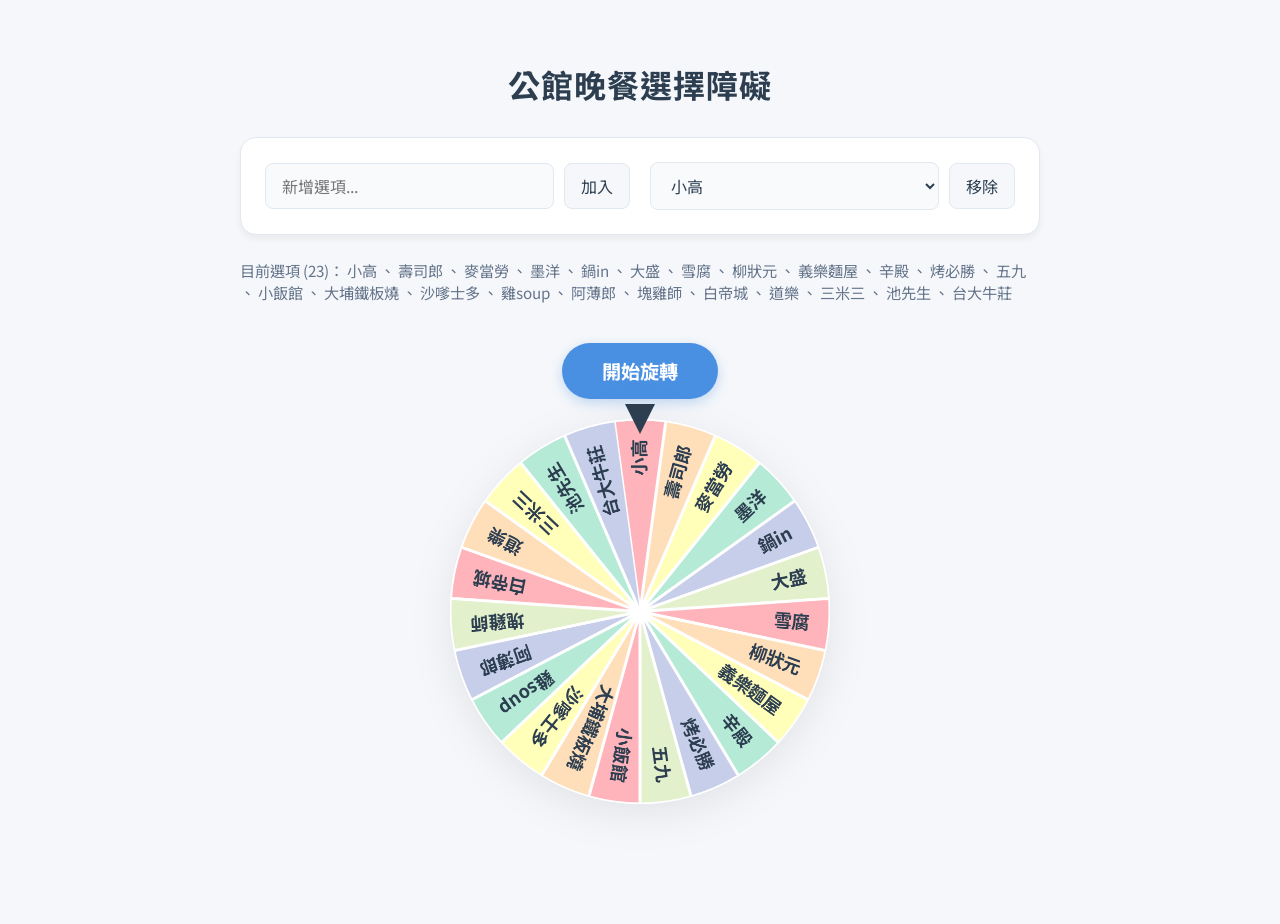
==== src/index.html @ 28f448c0 "Fix responsive controls and wheel layout on mobile" ====
<!doctype html>
<html lang="zh-TW">
  <head>
    <meta charset="UTF-8" />
    <meta name="viewport" content="width=device-width, initial-scale=1.0" />
    <title>公館晚餐到底要吃什麼!!!!!!</title>
    <!-- 引入思源黑體 -->
    <link
      href="https://fonts.googleapis.com/css2?family=Noto+Sans+TC:wght@400;700&display=swap"
      rel="stylesheet"
    />
    <link rel="stylesheet" href="styles/index.css">
  </head>
  <body>
    <h1>公館晚餐選擇障礙</h1>

    <div class="control-panel">
      <div class="control-group">
        <input type="text" id="newOptionInput" placeholder="新增選項..." />
        <button class="action-btn" onclick="addOption()">加入</button>
      </div>
      <div class="control-group">
        <select id="removeOptionSelect"></select>
        <button class="action-btn" onclick="removeOption()">移除</button>
      </div>
    </div>

    <div class="data-display" id="dataDisplay"></div>

    <button class="spin-btn" onclick="executeSpin()">開始旋轉</button>

    <div id="wheel-container">
      <div id="pointer"></div>
      <canvas
        id="wheelCanvas"
        width="760"
        height="760"
      ></canvas>
    </div>

    <div id="resultText"></div>

    <script type="module" src="js/index.js"></script>
  </body>
</html>
---- src/styles/index.css ----
:root {
            --bg-color: #F5F7FA;
            --text-color: #2C3E50;
            --card-bg: #FFFFFF;
            --primary-color: #4A90E2;
            --primary-hover: #357ABD;
            --border-color: #E2E8F0;
        }

        *, *::before, *::after {
            box-sizing: border-box;
        }

        body {
            background-color: var(--bg-color);
            color: var(--text-color);
            font-family: 'Noto Sans TC', sans-serif;
            display: flex;
            flex-direction: column;
            align-items: center;
            margin: 0;
            padding: 40px 20px;
            min-height: 100vh;
        }

        h1 {
            font-weight: 700; font-size: 2rem; margin-bottom: 30px; letter-spacing: 1px;
        }

        .control-panel {
            background: var(--card-bg); padding: 24px; border-radius: 16px;
            box-shadow: 0 4px 6px rgba(0, 0, 0, 0.05); display: grid; gap: 20px;
            width: 100%; max-width: 800px;
            grid-template-columns: repeat(2, minmax(0, 1fr));
            margin-bottom: 24px;
            border: 1px solid var(--border-color);
        }

        .control-group { display: flex; align-items: center; gap: 10px; min-width: 0; }

        input, select {
            flex: 1 1 0; width: 100%; min-width: 0; min-height: 44px;
            background-color: #F8FAFC; color: var(--text-color);
            border: 1px solid var(--border-color); border-radius: 8px;
            font-family: 'Noto Sans TC', sans-serif; font-size: 1rem;
            padding: 10px 16px; outline: none;
        }

        button.action-btn {
            flex: 0 0 auto; min-height: 44px; white-space: nowrap;
            background-color: var(--bg-color); color: var(--text-color);
            border: 1px solid var(--border-color); border-radius: 8px;
            font-family: 'Noto Sans TC', sans-serif; font-size: 1rem;
            padding: 10px 16px; cursor: pointer;
        }
        button.action-btn:hover { background-color: #E2E8F0; }

        .data-display {
            color: #64748B; margin-bottom: 30px; font-size: 0.95rem;
            width: 100%; max-width: 800px; overflow-wrap: anywhere;
        }

        #wheel-container {
            position: relative; width: min(380px, 100%); aspect-ratio: 1; margin-top: 20px;
            filter: drop-shadow(0 10px 20px rgba(0,0,0,0.08));
        }

        #wheelCanvas {
            width: 100%; height: 100%; border-radius: 50%;
            transition: transform 4s cubic-bezier(0.2, 0.8, 0.2, 1);
            background-color: var(--card-bg);
        }

        #pointer {
            position: absolute; top: -15px; left: 50%; transform: translateX(-50%);
            width: 0; height: 0;
            border-left: 15px solid transparent; border-right: 15px solid transparent;
            border-top: 30px solid var(--text-color); z-index: 10;
        }

        button.spin-btn {
            padding: 14px 40px; font-size: 1.2rem; font-weight: 700;
            background-color: var(--primary-color); color: #fff; border: none;
            border-radius: 50px; cursor: pointer; margin-top: 10px;
            font-family: 'Noto Sans TC', sans-serif; box-shadow: 0 4px 12px rgba(74, 144, 226, 0.3);
        }
        button.spin-btn:hover { background-color: var(--primary-hover); }

        #resultText {
            margin-top: 40px; font-size: 1.5rem; font-weight: 700;
            color: var(--text-color); text-align: center; min-height: 40px;
        }

        @media (max-width: 760px) {
            .control-panel {
                grid-template-columns: minmax(0, 1fr);
                gap: 16px;
                padding: 20px;
            }
        }

        @media (max-width: 400px) {
            body { padding: 24px 12px; }
            h1 { font-size: 1.5rem; text-align: center; }
            .control-panel { padding: 16px; }
            .control-group { gap: 8px; }
            input, select { padding: 10px 12px; }
            button.action-btn { padding: 10px 12px; }
        }
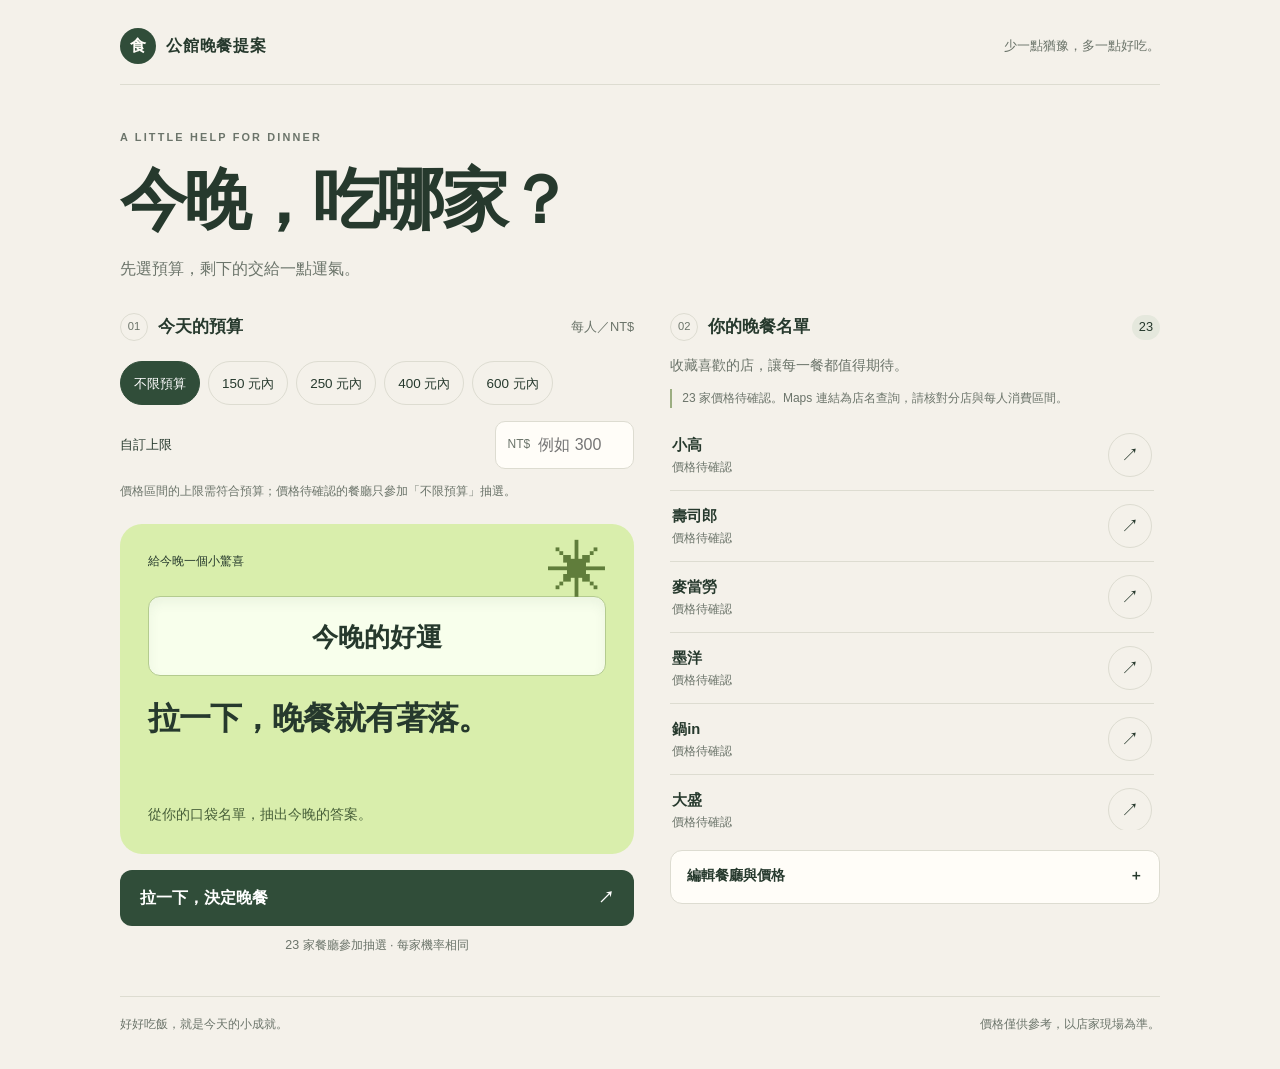
==== commit e7bc9984: "Add slot-style dinner picker and per-person budget filtering" ====
--- a/src/index.html
+++ b/src/index.html
@@ -3,43 +3,76 @@
   <head>
     <meta charset="UTF-8" />
     <meta name="viewport" content="width=device-width, initial-scale=1.0" />
-    <title>公館晚餐到底要吃什麼!!!!!!</title>
-    <!-- 引入思源黑體 -->
-    <link
-      href="https://fonts.googleapis.com/css2?family=Noto+Sans+TC:wght@400;700&display=swap"
-      rel="stylesheet"
-    />
-    <link rel="stylesheet" href="styles/index.css">
+    <meta name="theme-color" content="#f4f1ea" />
+    <title>今晚吃哪家｜公館晚餐拉霸</title>
+    <link rel="stylesheet" href="styles/index.css" />
   </head>
   <body>
-    <h1>公館晚餐選擇障礙</h1>
-
-    <div class="control-panel">
-      <div class="control-group">
-        <input type="text" id="newOptionInput" placeholder="新增選項..." />
-        <button class="action-btn" onclick="addOption()">加入</button>
+    <main class="app-shell">
+      <header class="page-header">
+        <a class="brand" href="./" aria-label="今晚吃哪家首頁"><span class="brand-mark" aria-hidden="true">食</span> 公館晚餐提案</a>
+        <span class="header-note">少一點猶豫，多一點好吃。</span>
+      </header>
+      <section class="intro">
+        <p class="eyebrow">A LITTLE HELP FOR DINNER</p>
+        <h1>今晚，<br class="mobile-break" />吃哪家？</h1>
+        <p>先選預算，剩下的交給一點運氣。</p>
+      </section>
+      <div class="main-grid">
+        <section class="picker-panel" aria-labelledby="budgetTitle">
+          <div class="section-heading"><span class="step">01</span><h2 id="budgetTitle">今天的預算</h2><span class="muted">每人／NT$</span></div>
+          <div class="budget-options" role="group" aria-label="每人預算上限">
+            <button type="button" class="budget-chip active" data-budget="" aria-pressed="true">不限預算</button>
+            <button type="button" class="budget-chip" data-budget="150" aria-pressed="false">150 元內</button>
+            <button type="button" class="budget-chip" data-budget="250" aria-pressed="false">250 元內</button>
+            <button type="button" class="budget-chip" data-budget="400" aria-pressed="false">400 元內</button>
+            <button type="button" class="budget-chip" data-budget="600" aria-pressed="false">600 元內</button>
+          </div>
+          <label class="custom-budget" for="budgetInput">自訂上限 <span class="amount-input"><span>NT$</span><input id="budgetInput" type="number" min="1" max="100000" step="1" placeholder="例如 300" inputmode="numeric" /></span></label>
+          <p class="filter-note">價格區間的上限需符合預算；價格待確認的餐廳只參加「不限預算」抽選。</p>
+          <div class="result-card" id="resultCard">
+            <span class="result-symbol" aria-hidden="true">✳</span>
+            <p class="result-kicker" id="resultKicker">給今晚一個小驚喜</p>
+            <div class="slot-window" aria-hidden="true"><div id="slotTrack" class="slot-track"><div class="slot-item">今晚的好運</div></div></div>
+            <h2 id="resultName">拉一下，晚餐就有著落。</h2>
+            <p id="resultPrice">從你的口袋名單，抽出今晚的答案。</p>
+            <a id="resultMap" class="map-link" target="_blank" rel="noopener noreferrer" hidden>在 Google Maps 找這家 ↗</a>
+          </div>
+          <p id="drawAnnouncement" class="sr-only" aria-live="polite" aria-atomic="true"></p>
+          <button id="drawButton" class="primary-button" type="button"><span>拉一下，決定晚餐</span><span aria-hidden="true">↗</span></button>
+          <p id="candidateCount" class="candidate-count" aria-live="polite"></p>
+        </section>
+        <section class="list-panel" aria-labelledby="listTitle">
+          <div class="section-heading"><span class="step">02</span><h2 id="listTitle">你的晚餐名單</h2><span id="listCount" class="count-badge"></span></div>
+          <p class="list-description">收藏喜歡的店，讓每一餐都值得期待。</p>
+          <p id="priceNotice" class="price-notice"></p>
+          <div id="restaurantList" class="restaurant-list"></div>
+          <details id="manageOptions" class="manage-options">
+            <summary>編輯餐廳與價格 <span aria-hidden="true">＋</span></summary>
+            <div class="manage-content">
+              <p class="editor-note">參考 Google Maps 的每人消費區間填寫；未填價格也可以加入名單。請確認分店，再記錄價格。</p>
+              <form id="addForm">
+                <label for="newOptionInput">餐廳名稱</label>
+                <div class="control-group"><input id="newOptionInput" type="text" maxlength="80" placeholder="加入你的口袋餐廳" required /><button class="action-btn" type="submit">加入</button></div>
+              </form>
+              <form id="priceForm">
+                <label for="removeOptionSelect">選擇餐廳</label>
+                <div class="control-group"><select id="removeOptionSelect"></select><button id="removeButton" class="action-btn" type="button">移除</button></div>
+                <div class="price-fields">
+                  <label for="priceMin">每人最低（NT$）<input id="priceMin" type="number" min="0" max="100000" step="1" inputmode="numeric" placeholder="例如 200" /></label>
+                  <label for="priceMax">每人最高（NT$）<input id="priceMax" type="number" min="0" max="100000" step="1" inputmode="numeric" placeholder="例如 400" /></label>
+                </div>
+                <label for="priceSource">價格來源<select id="priceSource"><option value="personal">自行估算</option><option value="google-maps">已參考 Google Maps</option></select></label>
+                <p class="editor-note">若只有平均金額，最低與最高填相同數字。清空兩欄並儲存可恢復「待確認」。</p>
+                <div class="editor-actions"><a id="editMap" class="map-link" target="_blank" rel="noopener noreferrer">查詢 Google Maps ↗</a><button class="action-btn" type="submit">儲存價格</button></div>
+              </form>
+              <p id="editMessage" class="edit-message" role="status"></p>
+            </div>
+          </details>
+        </section>
       </div>
-      <div class="control-group">
-        <select id="removeOptionSelect"></select>
-        <button class="action-btn" onclick="removeOption()">移除</button>
-      </div>
-    </div>
-
-    <div class="data-display" id="dataDisplay"></div>
-
-    <button class="spin-btn" onclick="executeSpin()">開始旋轉</button>
-
-    <div id="wheel-container">
-      <div id="pointer"></div>
-      <canvas
-        id="wheelCanvas"
-        width="760"
-        height="760"
-      ></canvas>
-    </div>
-
-    <div id="resultText"></div>
-
+      <footer>好好吃飯，就是今天的小成就。<span>價格僅供參考，以店家現場為準。</span></footer>
+    </main>
     <script type="module" src="js/index.js"></script>
   </body>
-</html>+</html>
--- a/src/styles/index.css
+++ b/src/styles/index.css
@@ -1,109 +1,108 @@
 :root {
-            --bg-color: #F5F7FA;
-            --text-color: #2C3E50;
-            --card-bg: #FFFFFF;
-            --primary-color: #4A90E2;
-            --primary-hover: #357ABD;
-            --border-color: #E2E8F0;
-        }
+  --page: #f4f1ea;
+  --paper: #fffdf8;
+  --ink: #26392d;
+  --muted: #6b746a;
+  --line: #dddcd1;
+  --accent: #d9eeac;
+  --green: #304d39;
+}
+* { box-sizing: border-box; }
+body { margin: 0; background: var(--page); color: var(--ink); font-family: -apple-system, BlinkMacSystemFont, "Segoe UI", "Noto Sans TC", sans-serif; line-height: 1.6; }
+button, input, select { font: inherit; }
+button, a, summary, input, select { -webkit-tap-highlight-color: transparent; }
+button, summary { cursor: pointer; }
+button { color: inherit; }
+button:disabled { cursor: default; opacity: .55; }
+a { color: inherit; }
+:focus-visible { outline: 3px solid #6c8c39; outline-offset: 4px; }
+[hidden] { display: none !important; }
+.app-shell { width: min(1120px, 100%); margin: auto; padding: 28px 40px; }
+.page-header, .brand, .section-heading, .editor-actions { display: flex; align-items: center; }
+.page-header { justify-content: space-between; gap: 16px; padding-bottom: 20px; border-bottom: 1px solid var(--line); }
+.brand { gap: 10px; font-weight: 650; text-decoration: none; letter-spacing: .05em; }
+.brand-mark { width: 36px; height: 36px; background: var(--green); color: var(--paper); display: grid; place-items: center; border-radius: 50%; }
+.header-note, .muted { color: var(--muted); font-size: .8rem; }
+.intro { padding: 44px 0 32px; }
+.eyebrow { font-size: .68rem; letter-spacing: .2em; font-weight: 650; margin: 0 0 14px; color: var(--muted); }
+h1 { font-size: clamp(2.5rem, 6vw, 4.2rem); line-height: 1.18; letter-spacing: -.04em; margin: 0; }
+.intro > p:last-child { margin: 16px 0 0; color: var(--muted); }
+.mobile-break { display: none; }
+.main-grid { display: grid; grid-template-columns: minmax(0, 1.05fr) minmax(0, 1fr); gap: 36px; align-items: start; }
+.picker-panel, .list-panel { min-width: 0; }
+.section-heading { gap: 10px; margin-bottom: 20px; }
+.section-heading h2 { font-size: 1.05rem; margin: 0; }
+.section-heading > :last-child { margin-left: auto; }
+.step { color: var(--muted); font-size: .7rem; border: 1px solid var(--line); border-radius: 50%; width: 28px; height: 28px; display: grid; place-items: center; }
+.budget-options { display: flex; flex-wrap: wrap; gap: 8px; }
+.budget-chip { border: 1px solid var(--line); border-radius: 24px; background: transparent; padding: 9px 13px; min-height: 44px; font-size: .84rem; transition: background .15s; }
+.budget-chip.active { background: var(--green); border-color: var(--green); color: white; }
+.budget-chip:hover:not(.active) { background: #e8e9de; }
+.custom-budget { display: flex; align-items: center; justify-content: space-between; gap: 16px; margin-top: 16px; font-size: .83rem; }
+.amount-input { display: flex; align-items: center; gap: 8px; max-width: 200px; min-width: 0; background: var(--paper); border: 1px solid var(--line); border-radius: 10px; padding: 0 12px; }
+.amount-input > span { color: var(--muted); font-size: .75rem; }
+.amount-input input { width: 100%; min-width: 0; border: 0; background: transparent; padding: 10px 0; }
+.filter-note, .editor-note { color: var(--muted); font-size: .76rem; line-height: 1.7; }
+.filter-note { margin: 12px 0 22px; }
+.result-card { background: var(--accent); border-radius: 22px; padding: 28px; min-height: 330px; display: flex; flex-direction: column; align-items: flex-start; position: relative; overflow-wrap: anywhere; }
+.result-symbol { position: absolute; right: 25px; top: 18px; font-size: 3.8rem; line-height: 1; color: #607d3b; }
+.result-kicker { font-size: .78rem; margin: 0 0 24px; padding-right: 50px; }
+.result-card h2 { font-size: clamp(1.4rem, 3vw, 2rem); line-height: 1.4; letter-spacing: -.03em; margin: 0 0 16px; max-width: 100%; }
+.result-card > p:last-of-type { margin: auto 0 0; font-size: .85rem; color: #475f39; }
+.map-link { font-size: .8rem; text-underline-offset: 4px; display: inline-flex; align-items: center; min-height: 44px; }
+.result-card .map-link { margin-top: 8px; }
+.result-card.drawing .result-symbol { animation: rotate 1.4s linear infinite; }
+@keyframes rotate { to { transform: rotate(360deg); } }
+.primary-button { margin-top: 16px; width: 100%; border: 0; border-radius: 12px; background: var(--green); color: white; min-height: 56px; padding: 14px 20px; display: flex; justify-content: space-between; align-items: center; font-weight: 600; }
+.primary-button:hover:enabled { background: #243e2c; }
+.candidate-count { text-align: center; font-size: .78rem; color: var(--muted); margin: 10px 0 0; }
+.count-badge { font-size: .8rem; background: #e5e8dd; min-width: 28px; border-radius: 20px; text-align: center; padding: 2px 7px; }
+.list-description { margin: -6px 0 12px; color: var(--muted); font-size: .85rem; }
+.price-notice { font-size: .75rem; border-left: 2px solid #9cae82; padding-left: 10px; color: var(--muted); }
+.restaurant-list { max-height: 410px; overflow-y: auto; padding-right: 6px; scrollbar-width: thin; scrollbar-color: #b4bba6 transparent; }
+.restaurant-row { display: flex; align-items: center; justify-content: space-between; gap: 12px; border-bottom: 1px solid var(--line); padding: 13px 2px; min-height: 70px; }
+.restaurant-info { min-width: 0; }
+.restaurant-name { font-size: .92rem; font-weight: 600; overflow-wrap: anywhere; }
+.restaurant-price { font-size: .74rem; color: var(--muted); }
+.restaurant-row.excluded { opacity: .55; }
+.restaurant-row.selected { background: #e5edd8; border-radius: 8px; padding-left: 10px; padding-right: 10px; }
+.restaurant-map { text-decoration: none; font-size: 1.1rem; width: 44px; height: 44px; flex-shrink: 0; display: grid; place-items: center; border: 1px solid var(--line); border-radius: 50%; }
+.empty-list { color: var(--muted); padding: 24px 0; }
+.manage-options { margin-top: 20px; border: 1px solid var(--line); background: var(--paper); border-radius: 12px; }
+.manage-options summary { min-height: 52px; padding: 14px 16px; display: flex; justify-content: space-between; font-size: .85rem; font-weight: 600; list-style: none; }
+.manage-options summary::-webkit-details-marker { display: none; }
+.manage-content { padding: 0 16px 16px; }
+.manage-content form + form { border-top: 1px solid var(--line); padding-top: 16px; margin-top: 18px; }
+label { display: block; font-size: .8rem; }
+.control-group { display: flex; align-items: center; gap: 8px; margin: 6px 0 12px; min-width: 0; }
+input, select { width: 100%; min-width: 0; min-height: 44px; border: 1px solid var(--line); border-radius: 8px; background: white; color: var(--ink); padding: 9px 10px; font-size: 1rem; }
+.control-group input, .control-group select { flex: 1 1 0; }
+.action-btn { min-height: 44px; padding: 9px 14px; border: 1px solid var(--line); border-radius: 8px; background: #edf0e5; white-space: nowrap; flex-shrink: 0; font-size: .85rem; }
+.action-btn:hover:enabled { background: #dfe6d5; }
+.price-fields { display: grid; grid-template-columns: repeat(2, minmax(0, 1fr)); gap: 10px; margin: 12px 0; }
+.price-fields input, #priceSource { margin-top: 6px; }
+.editor-actions { justify-content: space-between; gap: 10px; }
+.edit-message { font-size: .8rem; color: var(--green); margin: 10px 0 0; }
+footer { margin-top: 40px; padding: 18px 0 8px; border-top: 1px solid var(--line); color: var(--muted); font-size: .72rem; display: flex; flex-wrap: wrap; justify-content: space-between; gap: 8px; }
+.sr-only { position: absolute; width: 1px; height: 1px; padding: 0; margin: -1px; overflow: hidden; clip-path: inset(50%); white-space: nowrap; border: 0; }
+@media (max-width: 760px) {
+  .app-shell { padding: 20px; }
+  .header-note { display: none; }
+  .intro { padding: 32px 0 28px; }
+  .main-grid { grid-template-columns: minmax(0, 1fr); gap: 32px; }
+  .result-card { min-height: 310px; }
+  .restaurant-list { max-height: 340px; }
+}
+@media (max-width: 360px) {
+  .app-shell { padding: 16px; }
+  .budget-chip { padding: 9px 11px; }
+  .result-card { padding: 24px; }
+  .amount-input { max-width: 170px; }
+}
+@media (prefers-reduced-motion: reduce) {
+  *, *::before, *::after { animation: none !important; transition: none !important; }
+}
 
-        *, *::before, *::after {
-            box-sizing: border-box;
-        }
-
-        body {
-            background-color: var(--bg-color);
-            color: var(--text-color);
-            font-family: 'Noto Sans TC', sans-serif;
-            display: flex;
-            flex-direction: column;
-            align-items: center;
-            margin: 0;
-            padding: 40px 20px;
-            min-height: 100vh;
-        }
-
-        h1 {
-            font-weight: 700; font-size: 2rem; margin-bottom: 30px; letter-spacing: 1px;
-        }
-
-        .control-panel {
-            background: var(--card-bg); padding: 24px; border-radius: 16px;
-            box-shadow: 0 4px 6px rgba(0, 0, 0, 0.05); display: grid; gap: 20px;
-            width: 100%; max-width: 800px;
-            grid-template-columns: repeat(2, minmax(0, 1fr));
-            margin-bottom: 24px;
-            border: 1px solid var(--border-color);
-        }
-
-        .control-group { display: flex; align-items: center; gap: 10px; min-width: 0; }
-
-        input, select {
-            flex: 1 1 0; width: 100%; min-width: 0; min-height: 44px;
-            background-color: #F8FAFC; color: var(--text-color);
-            border: 1px solid var(--border-color); border-radius: 8px;
-            font-family: 'Noto Sans TC', sans-serif; font-size: 1rem;
-            padding: 10px 16px; outline: none;
-        }
-
-        button.action-btn {
-            flex: 0 0 auto; min-height: 44px; white-space: nowrap;
-            background-color: var(--bg-color); color: var(--text-color);
-            border: 1px solid var(--border-color); border-radius: 8px;
-            font-family: 'Noto Sans TC', sans-serif; font-size: 1rem;
-            padding: 10px 16px; cursor: pointer;
-        }
-        button.action-btn:hover { background-color: #E2E8F0; }
-
-        .data-display {
-            color: #64748B; margin-bottom: 30px; font-size: 0.95rem;
-            width: 100%; max-width: 800px; overflow-wrap: anywhere;
-        }
-
-        #wheel-container {
-            position: relative; width: min(380px, 100%); aspect-ratio: 1; margin-top: 20px;
-            filter: drop-shadow(0 10px 20px rgba(0,0,0,0.08));
-        }
-
-        #wheelCanvas {
-            width: 100%; height: 100%; border-radius: 50%;
-            transition: transform 4s cubic-bezier(0.2, 0.8, 0.2, 1);
-            background-color: var(--card-bg);
-        }
-
-        #pointer {
-            position: absolute; top: -15px; left: 50%; transform: translateX(-50%);
-            width: 0; height: 0;
-            border-left: 15px solid transparent; border-right: 15px solid transparent;
-            border-top: 30px solid var(--text-color); z-index: 10;
-        }
-
-        button.spin-btn {
-            padding: 14px 40px; font-size: 1.2rem; font-weight: 700;
-            background-color: var(--primary-color); color: #fff; border: none;
-            border-radius: 50px; cursor: pointer; margin-top: 10px;
-            font-family: 'Noto Sans TC', sans-serif; box-shadow: 0 4px 12px rgba(74, 144, 226, 0.3);
-        }
-        button.spin-btn:hover { background-color: var(--primary-hover); }
-
-        #resultText {
-            margin-top: 40px; font-size: 1.5rem; font-weight: 700;
-            color: var(--text-color); text-align: center; min-height: 40px;
-        }
-
-        @media (max-width: 760px) {
-            .control-panel {
-                grid-template-columns: minmax(0, 1fr);
-                gap: 16px;
-                padding: 20px;
-            }
-        }
-
-        @media (max-width: 400px) {
-            body { padding: 24px 12px; }
-            h1 { font-size: 1.5rem; text-align: center; }
-            .control-panel { padding: 16px; }
-            .control-group { gap: 8px; }
-            input, select { padding: 10px 12px; }
-            button.action-btn { padding: 10px 12px; }
-        }
+.slot-window { width: 100%; height: 80px; flex-shrink: 0; overflow: hidden; border: 1px solid #b4cb8f; background: #f8ffec; border-radius: 12px; margin-bottom: 20px; box-shadow: inset 0 6px 12px #304d3910; }
+.slot-item { height: 80px; display: flex; align-items: center; justify-content: center; padding: 0 16px; text-align: center; font-size: clamp(1.15rem, 4vw, 1.65rem); font-weight: 700; overflow: hidden; overflow-wrap: anywhere; }
+.slot-track { will-change: transform; }
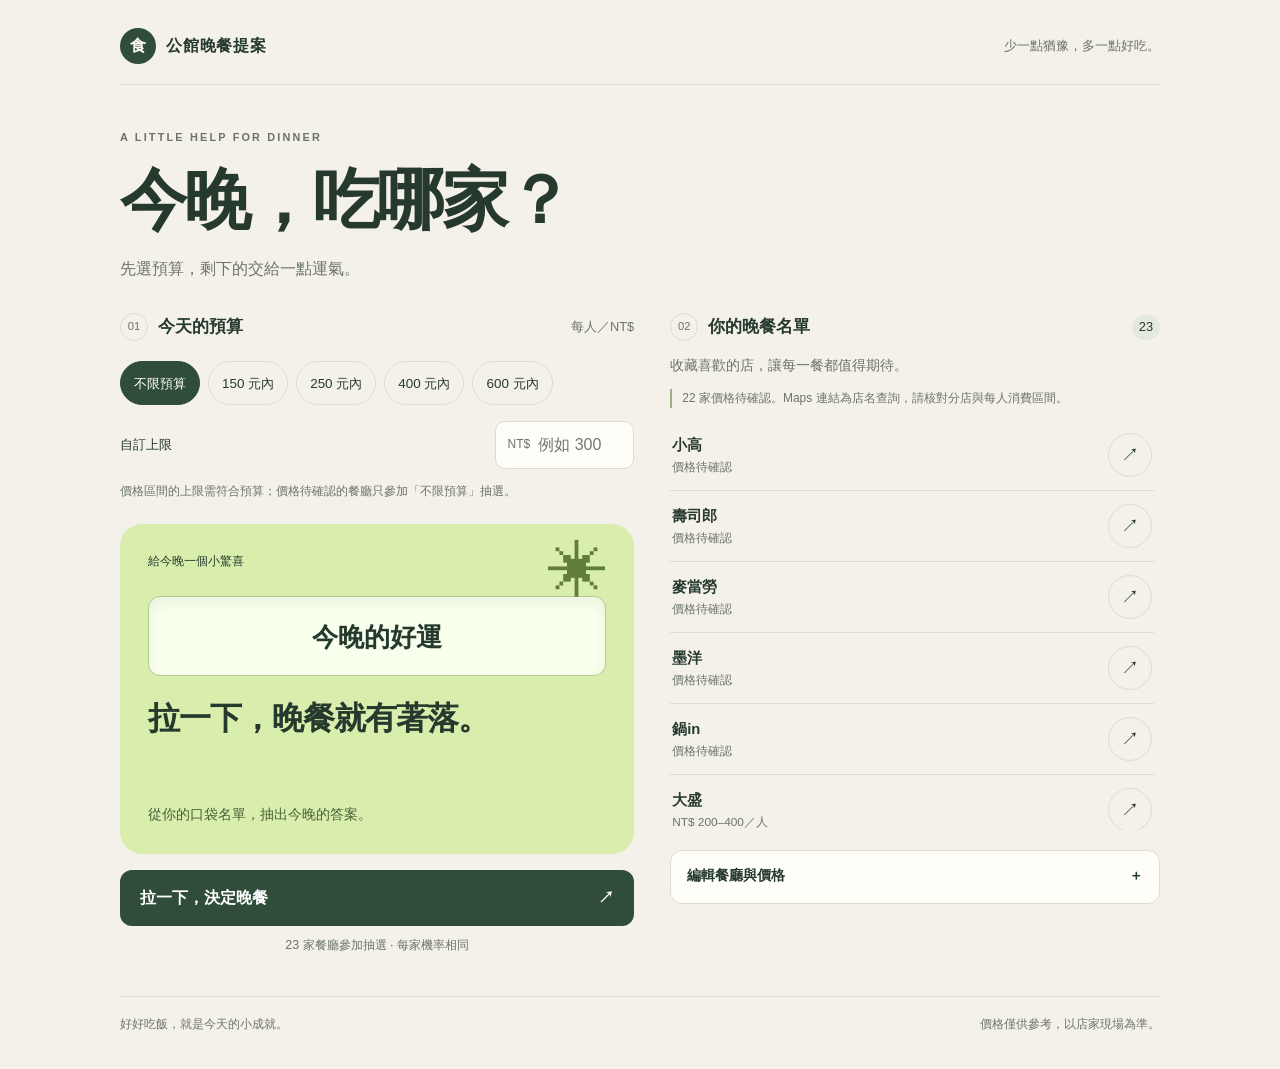
==== commit e1e68eb6: "Version frontend assets to avoid stale mobile styles and record Maps price checks" ====
--- a/src/index.html
+++ b/src/index.html
@@ -5,7 +5,7 @@
     <meta name="viewport" content="width=device-width, initial-scale=1.0" />
     <meta name="theme-color" content="#f4f1ea" />
     <title>今晚吃哪家｜公館晚餐拉霸</title>
-    <link rel="stylesheet" href="styles/index.css" />
+    <link rel="stylesheet" href="styles/index.css?v=89164a1ec765" />
   </head>
   <body>
     <main class="app-shell">
@@ -73,6 +73,6 @@
       </div>
       <footer>好好吃飯，就是今天的小成就。<span>價格僅供參考，以店家現場為準。</span></footer>
     </main>
-    <script type="module" src="js/index.js"></script>
+    <script type="module" src="js/index.js?v=0f54ada028da"></script>
   </body>
 </html>
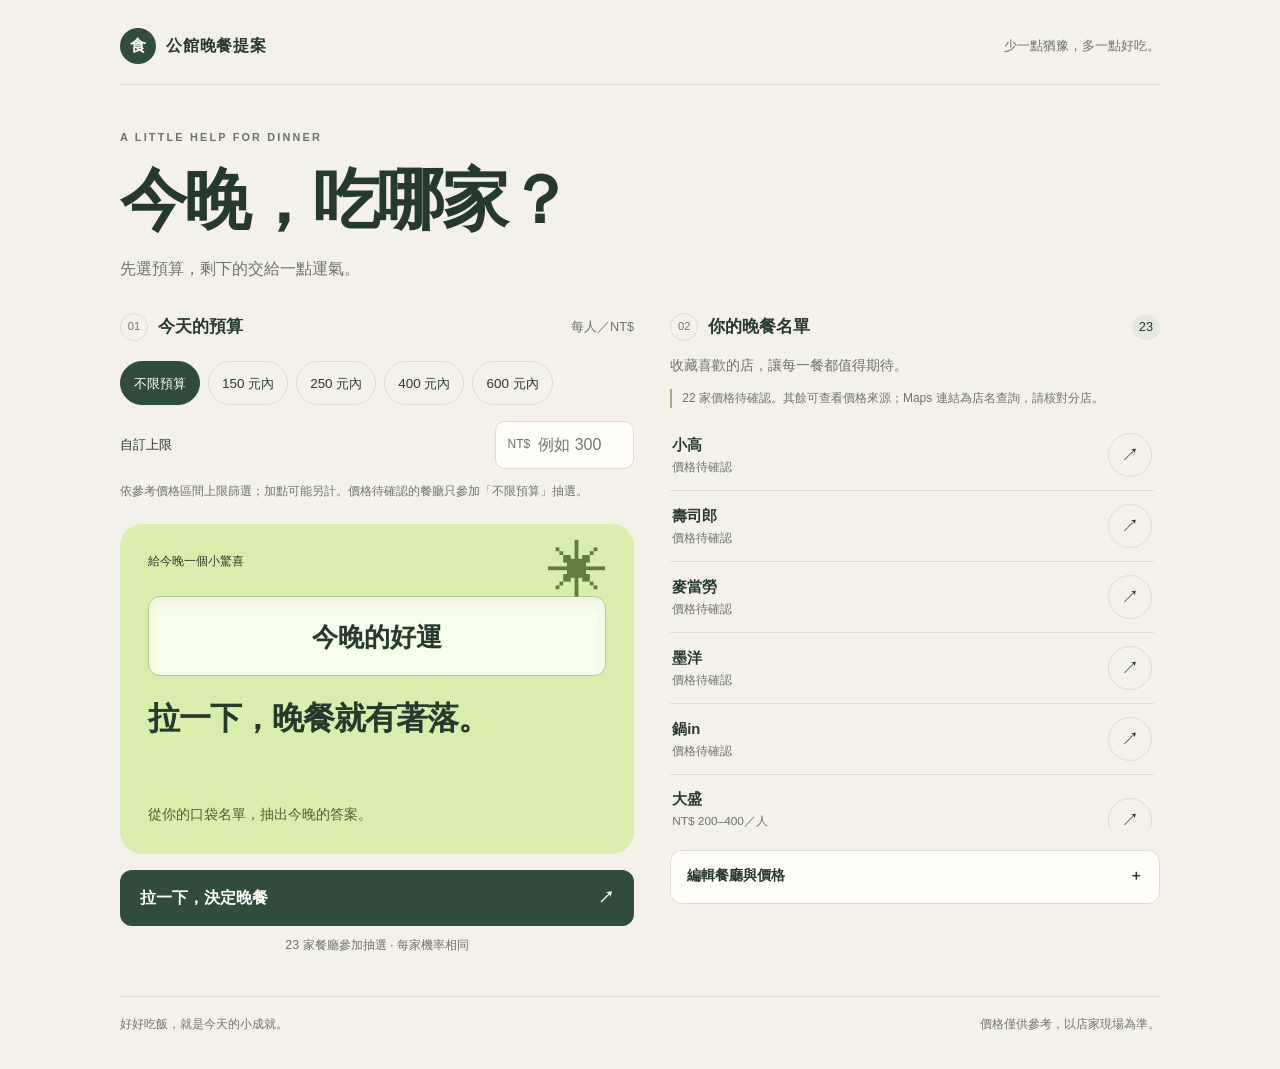
==== commit ce8cc3e0: "Support menu and review price references with source links and notes" ====
--- a/src/index.html
+++ b/src/index.html
@@ -5,7 +5,7 @@
     <meta name="viewport" content="width=device-width, initial-scale=1.0" />
     <meta name="theme-color" content="#f4f1ea" />
     <title>今晚吃哪家｜公館晚餐拉霸</title>
-    <link rel="stylesheet" href="styles/index.css?v=89164a1ec765" />
+    <link rel="stylesheet" href="styles/index.css?v=4e0b64ea3e6a" />
   </head>
   <body>
     <main class="app-shell">
@@ -29,13 +29,14 @@
             <button type="button" class="budget-chip" data-budget="600" aria-pressed="false">600 元內</button>
           </div>
           <label class="custom-budget" for="budgetInput">自訂上限 <span class="amount-input"><span>NT$</span><input id="budgetInput" type="number" min="1" max="100000" step="1" placeholder="例如 300" inputmode="numeric" /></span></label>
-          <p class="filter-note">價格區間的上限需符合預算；價格待確認的餐廳只參加「不限預算」抽選。</p>
+          <p class="filter-note">依參考價格區間上限篩選；加點可能另計。價格待確認的餐廳只參加「不限預算」抽選。</p>
           <div class="result-card" id="resultCard">
             <span class="result-symbol" aria-hidden="true">✳</span>
             <p class="result-kicker" id="resultKicker">給今晚一個小驚喜</p>
             <div class="slot-window" aria-hidden="true"><div id="slotTrack" class="slot-track"><div class="slot-item">今晚的好運</div></div></div>
             <h2 id="resultName">拉一下，晚餐就有著落。</h2>
             <p id="resultPrice">從你的口袋名單，抽出今晚的答案。</p>
+            <a id="resultReference" class="map-link" target="_blank" rel="noopener noreferrer" hidden>查看價格來源 ↗</a>
             <a id="resultMap" class="map-link" target="_blank" rel="noopener noreferrer" hidden>在 Google Maps 找這家 ↗</a>
           </div>
           <p id="drawAnnouncement" class="sr-only" aria-live="polite" aria-atomic="true"></p>
@@ -50,7 +51,7 @@
           <details id="manageOptions" class="manage-options">
             <summary>編輯餐廳與價格 <span aria-hidden="true">＋</span></summary>
             <div class="manage-content">
-              <p class="editor-note">參考 Google Maps 的每人消費區間填寫；未填價格也可以加入名單。請確認分店，再記錄價格。</p>
+              <p class="editor-note">可以參考官網菜單、食記或 Google Maps 填寫每人價格；請確認分店，並註明主餐、加點或服務費的計算方式。</p>
               <form id="addForm">
                 <label for="newOptionInput">餐廳名稱</label>
                 <div class="control-group"><input id="newOptionInput" type="text" maxlength="80" placeholder="加入你的口袋餐廳" required /><button class="action-btn" type="submit">加入</button></div>
@@ -62,7 +63,9 @@
                   <label for="priceMin">每人最低（NT$）<input id="priceMin" type="number" min="0" max="100000" step="1" inputmode="numeric" placeholder="例如 200" /></label>
                   <label for="priceMax">每人最高（NT$）<input id="priceMax" type="number" min="0" max="100000" step="1" inputmode="numeric" placeholder="例如 400" /></label>
                 </div>
-                <label for="priceSource">價格來源<select id="priceSource"><option value="personal">自行估算</option><option value="google-maps">已參考 Google Maps</option></select></label>
+                <label for="priceSource">價格來源<select id="priceSource"><option value="personal">自行估算</option><option value="google-maps">已參考 Google Maps</option><option value="menu">官網／菜單參考</option><option value="review">食記參考</option></select></label>
+                <label class="reference-field" for="priceReferenceUrl">價格來源網址（選填）<input id="priceReferenceUrl" type="url" placeholder="https://…" /></label>
+                <label class="reference-field" for="priceNote">價格說明（選填）<input id="priceNote" type="text" maxlength="160" placeholder="例如：一份主餐，飲料與加點另計" /></label>
                 <p class="editor-note">若只有平均金額，最低與最高填相同數字。清空兩欄並儲存可恢復「待確認」。</p>
                 <div class="editor-actions"><a id="editMap" class="map-link" target="_blank" rel="noopener noreferrer">查詢 Google Maps ↗</a><button class="action-btn" type="submit">儲存價格</button></div>
               </form>
@@ -73,6 +76,6 @@
       </div>
       <footer>好好吃飯，就是今天的小成就。<span>價格僅供參考，以店家現場為準。</span></footer>
     </main>
-    <script type="module" src="js/index.js?v=0f54ada028da"></script>
+    <script type="module" src="js/index.js?v=9f198f703fed"></script>
   </body>
 </html>
--- a/src/styles/index.css
+++ b/src/styles/index.css
@@ -106,3 +106,9 @@
 .slot-window { width: 100%; height: 80px; flex-shrink: 0; overflow: hidden; border: 1px solid #b4cb8f; background: #f8ffec; border-radius: 12px; margin-bottom: 20px; box-shadow: inset 0 6px 12px #304d3910; }
 .slot-item { height: 80px; display: flex; align-items: center; justify-content: center; padding: 0 16px; text-align: center; font-size: clamp(1.15rem, 4vw, 1.65rem); font-weight: 700; overflow: hidden; overflow-wrap: anywhere; }
 .slot-track { will-change: transform; }
+
+.restaurant-source { font-size: .7rem; color: var(--muted); margin-top: 4px; overflow-wrap: anywhere; }
+.restaurant-source a { text-underline-offset: 3px; display: inline-block; padding: 6px 0; }
+.restaurant-note { font-size: .72rem; color: var(--muted); overflow-wrap: anywhere; }
+.reference-field { margin-top: 12px; }
+.reference-field input { margin-top: 6px; }
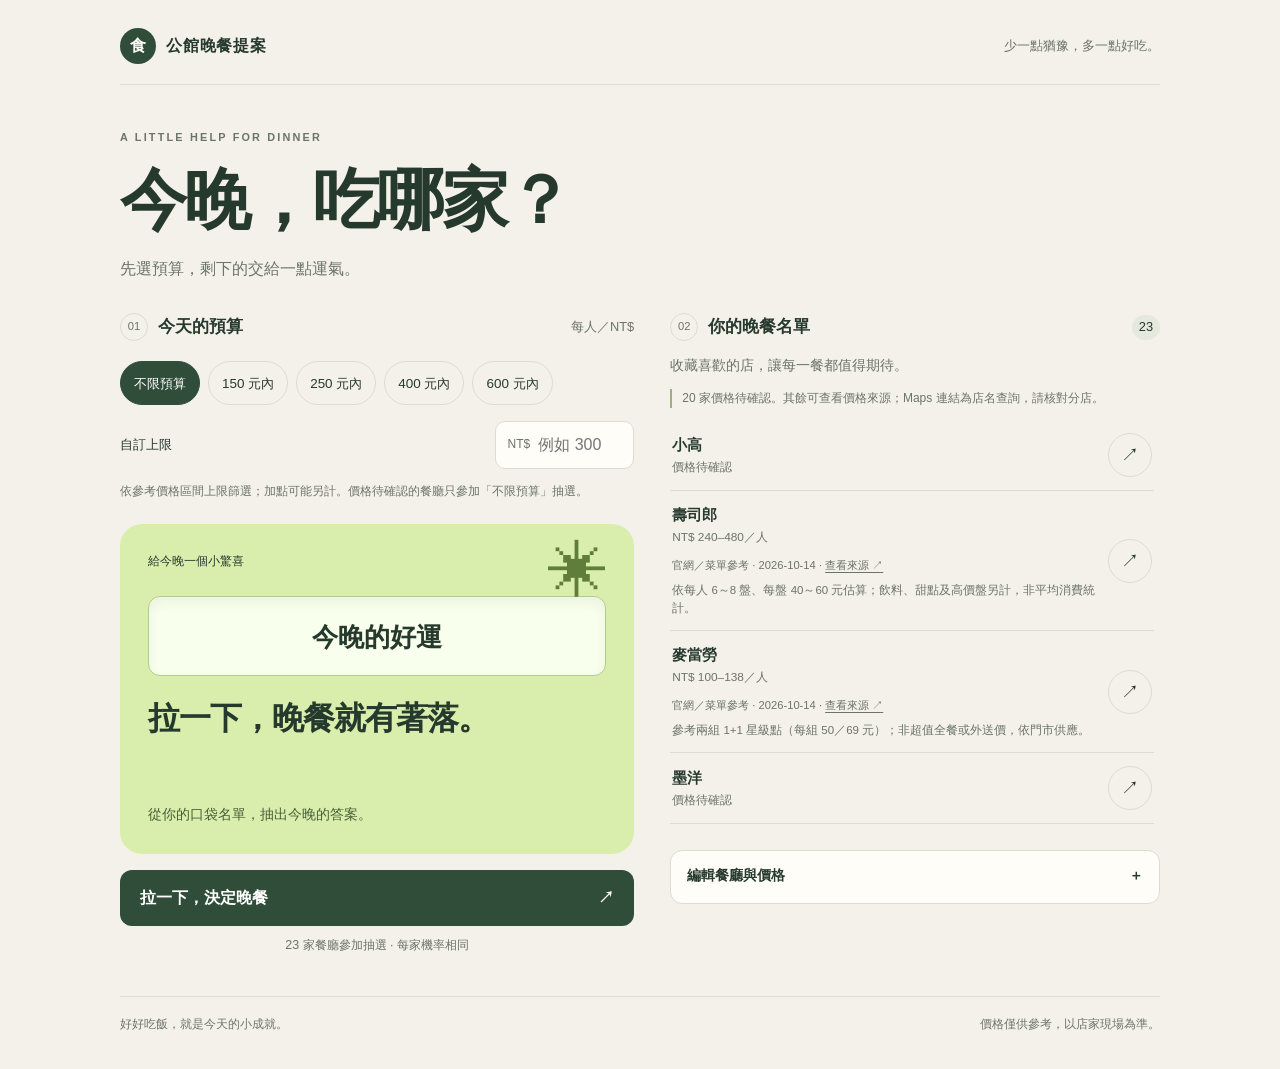
==== commit 321c1e91: "Add sourced menu budget examples for McDonald's and Sushiro" ====
--- a/src/index.html
+++ b/src/index.html
@@ -76,6 +76,6 @@
       </div>
       <footer>好好吃飯，就是今天的小成就。<span>價格僅供參考，以店家現場為準。</span></footer>
     </main>
-    <script type="module" src="js/index.js?v=9f198f703fed"></script>
+    <script type="module" src="js/index.js?v=251c8fe1fa47"></script>
   </body>
 </html>
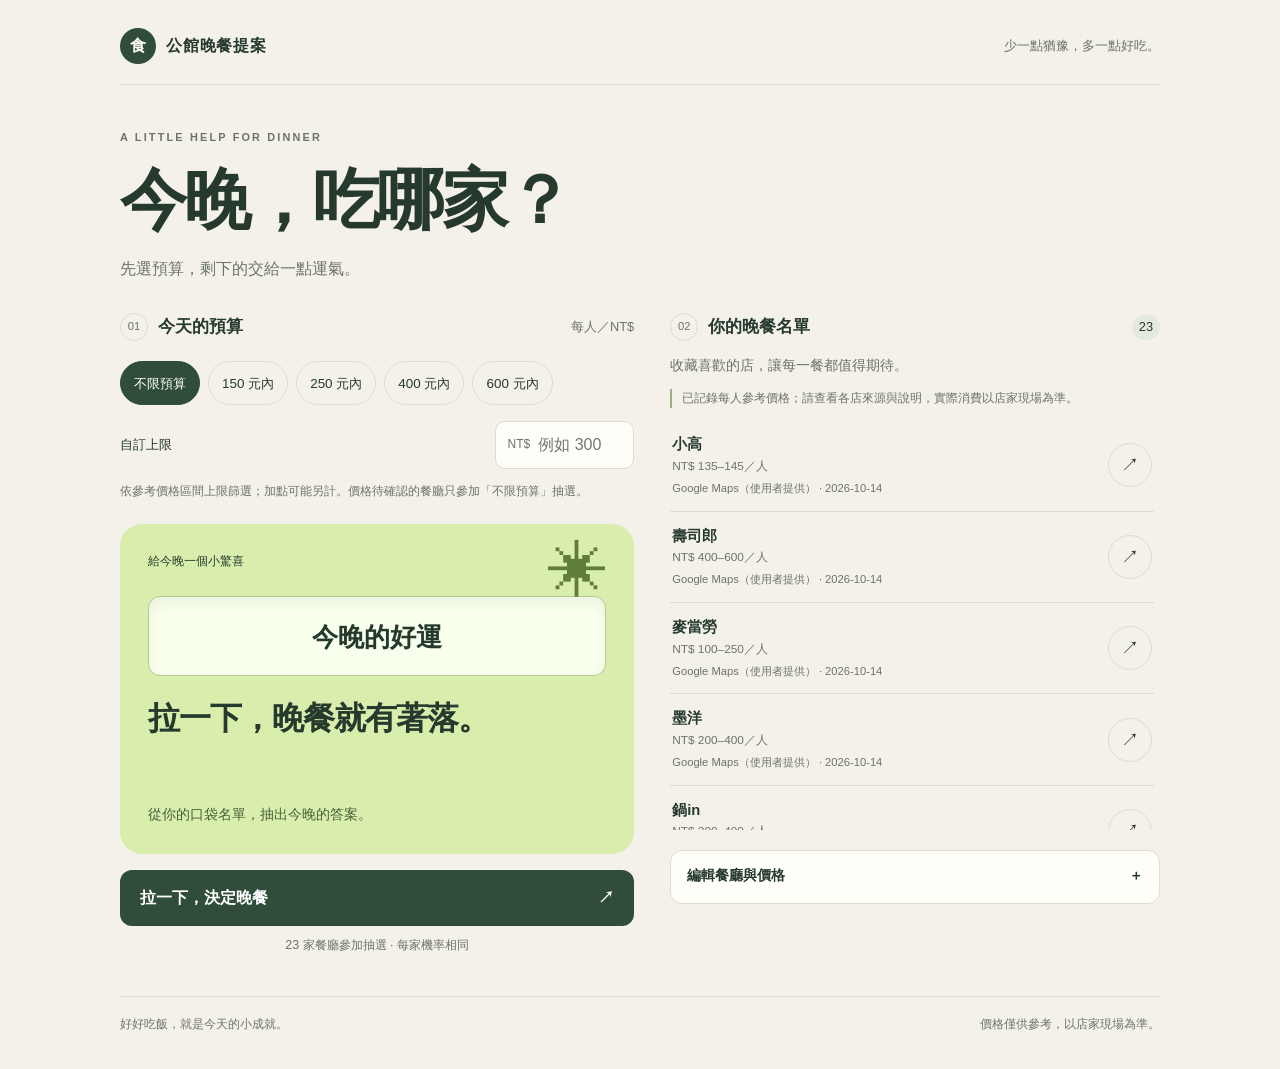
==== commit 2fdfa1ef: "Apply all 23 user-provided Google Maps price ranges and migrate old defaults" ====
--- a/src/index.html
+++ b/src/index.html
@@ -76,6 +76,6 @@
       </div>
       <footer>好好吃飯，就是今天的小成就。<span>價格僅供參考，以店家現場為準。</span></footer>
     </main>
-    <script type="module" src="js/index.js?v=251c8fe1fa47"></script>
+    <script type="module" src="js/index.js?v=c7560513931a"></script>
   </body>
 </html>
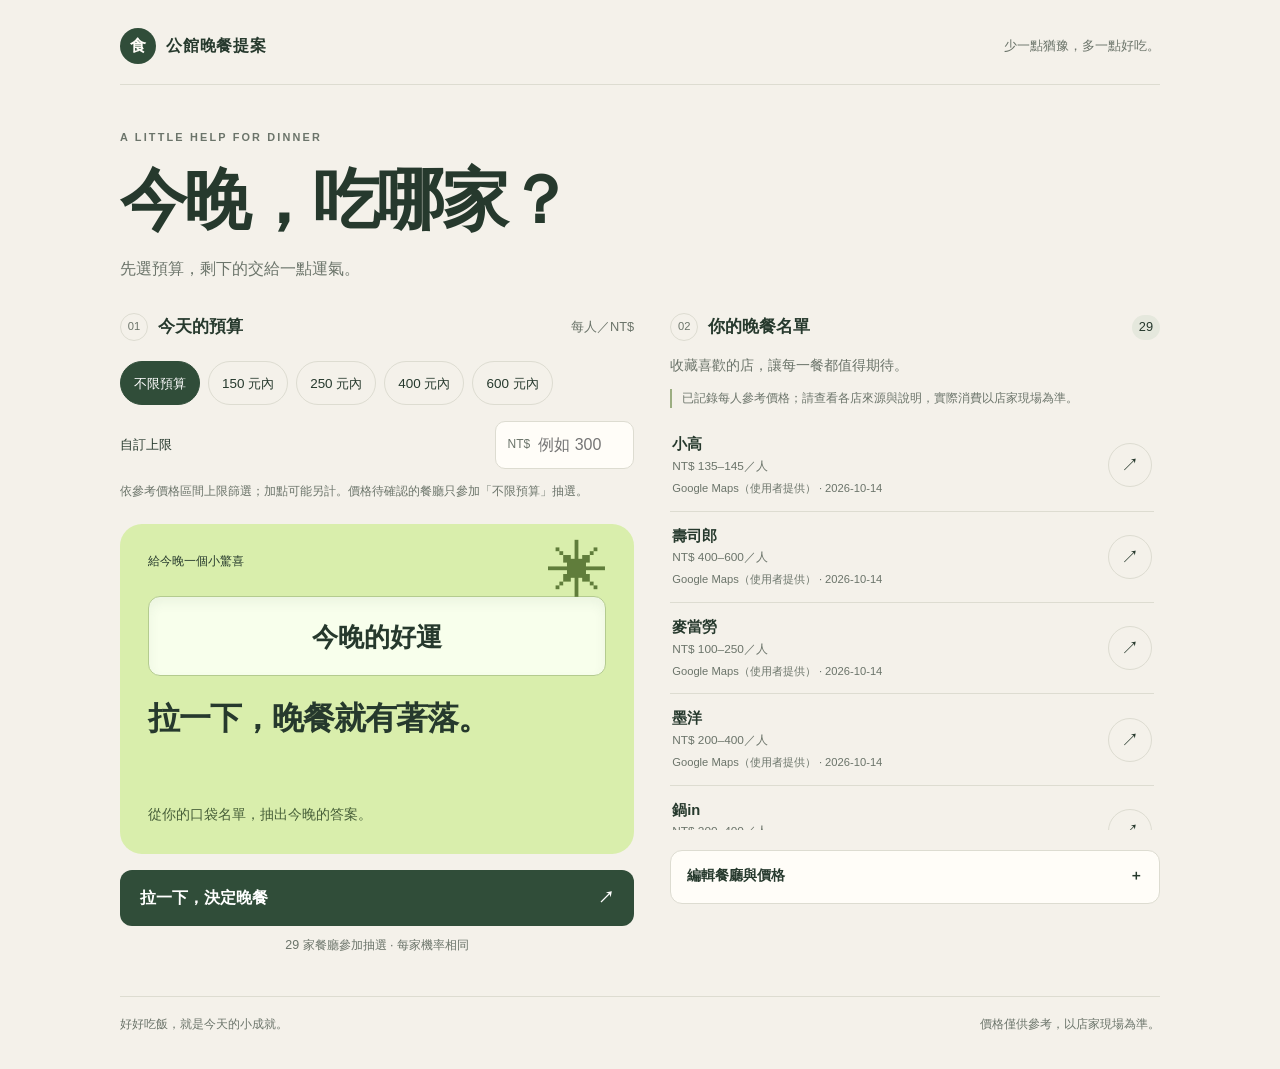
==== commit a620401e: "Add six screenshot-sourced restaurants and upgrade saved catalogs" ====
--- a/src/index.html
+++ b/src/index.html
@@ -76,6 +76,6 @@
       </div>
       <footer>好好吃飯，就是今天的小成就。<span>價格僅供參考，以店家現場為準。</span></footer>
     </main>
-    <script type="module" src="js/index.js?v=c7560513931a"></script>
+    <script type="module" src="js/index.js?v=190eee07ae43"></script>
   </body>
 </html>
